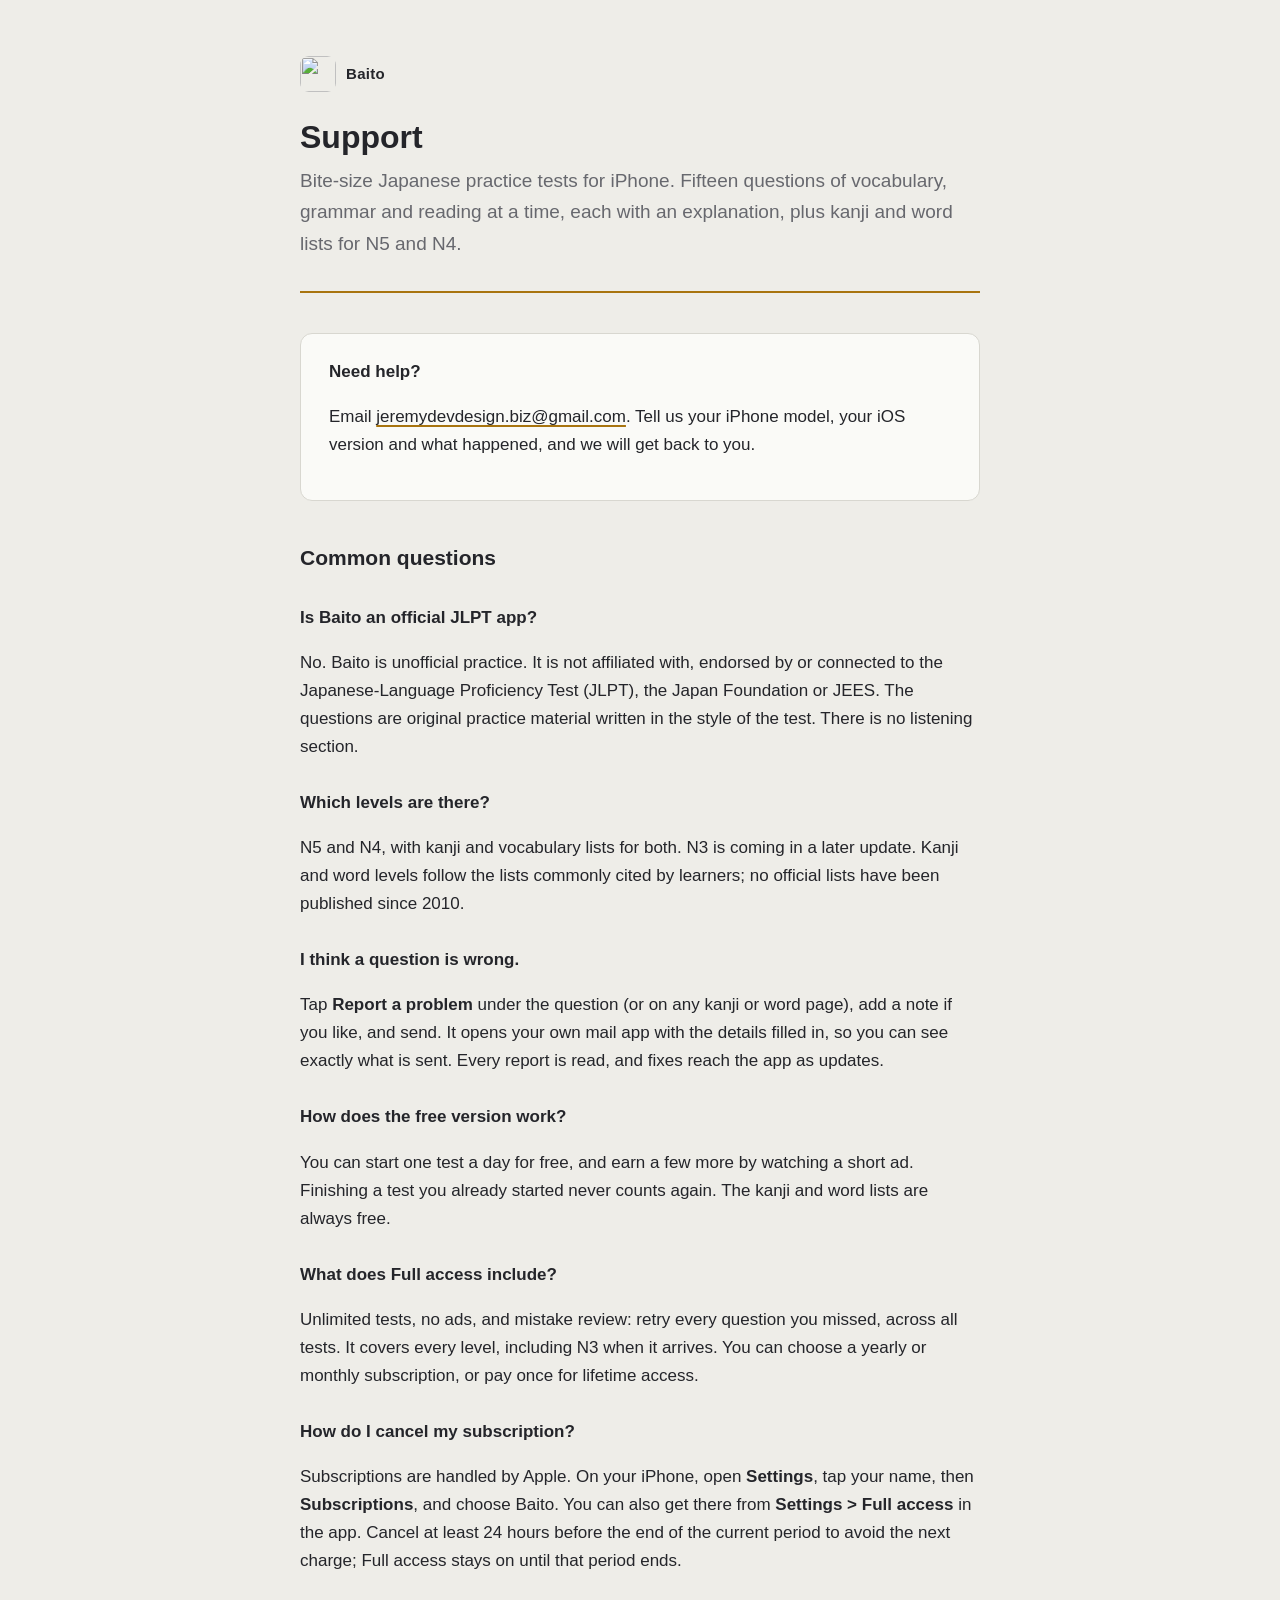
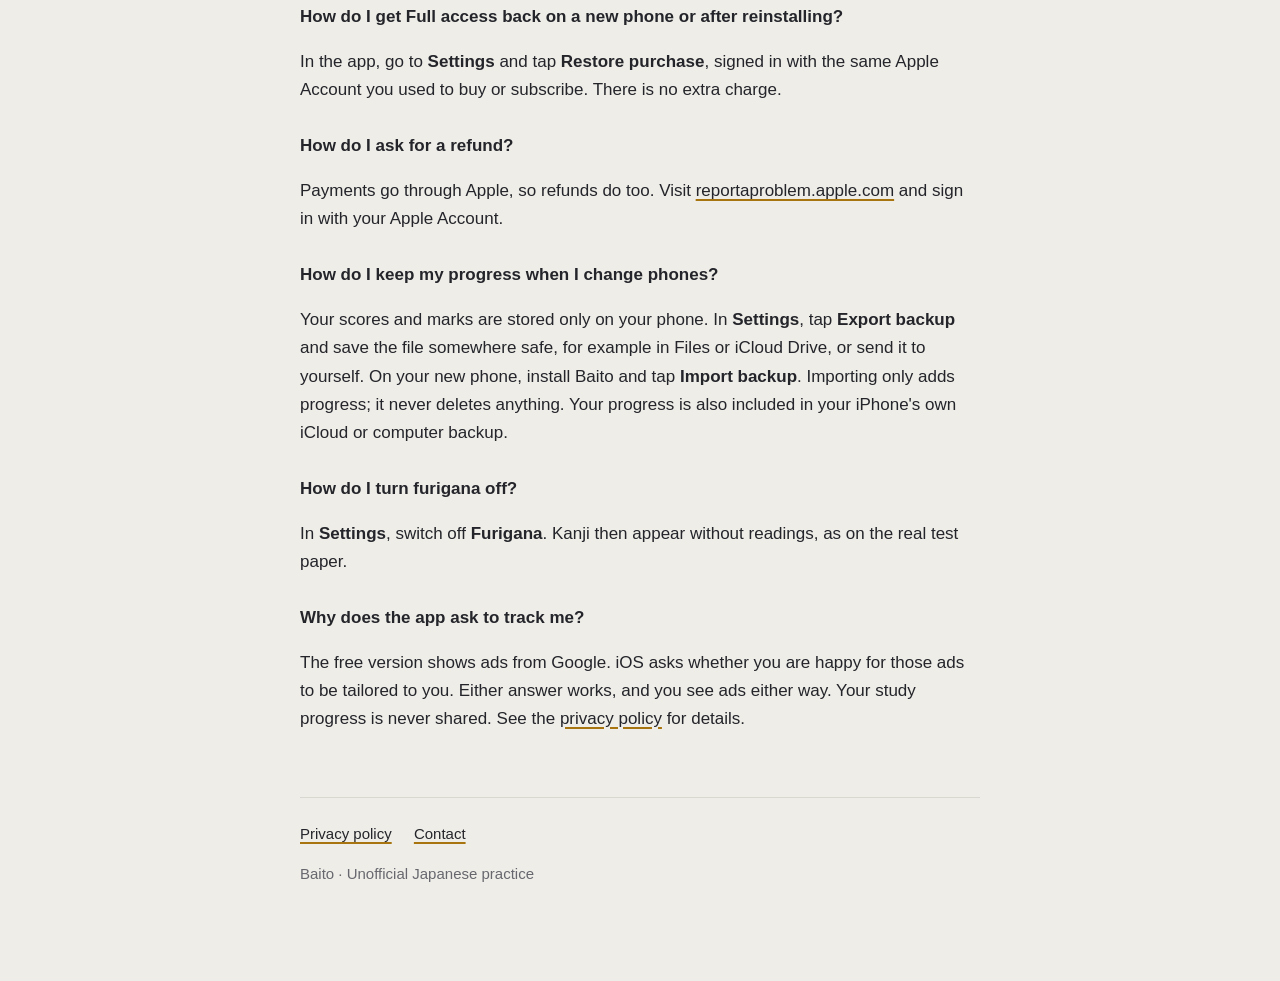
==== index.html @ d0541806 "Baito support and privacy pages Co-Authored-By: Claude Opus 5.5 <noreply@anthropic.com>" ====
<!doctype html>
<html lang="en">
<head>
<meta charset="utf-8">
<meta name="viewport" content="width=device-width, initial-scale=1">
<title>Baito - Support</title>
<meta name="description" content="Help and answers for Baito, bite-size Japanese practice tests for N5 and N4 learners on iPhone.">
<link rel="icon" href="icon.png">
<link rel="stylesheet" href="style.css">
</head>
<body>
<div class="wrap">

<header>
  <a class="mark" href="./"><img src="icon.png" alt="">Baito</a>
  <h1>Support</h1>
  <p class="lede">Bite-size Japanese practice tests for iPhone. Fifteen questions of vocabulary, grammar and reading at a time, each with an explanation, plus kanji and word lists for N5 and N4.</p>
</header>

<div class="card">
  <h3>Need help?</h3>
  <p>Email <a href="mailto:jeremydevdesign.biz@gmail.com">jeremydevdesign.biz@gmail.com</a>. Tell us your iPhone model, your iOS version and what happened, and we will get back to you.</p>
</div>

<h2>Common questions</h2>

<h3>Is Baito an official JLPT app?</h3>
<p>No. Baito is unofficial practice. It is not affiliated with, endorsed by or connected to the Japanese-Language Proficiency Test (JLPT), the Japan Foundation or JEES. The questions are original practice material written in the style of the test. There is no listening section.</p>

<h3>Which levels are there?</h3>
<p>N5 and N4, with kanji and vocabulary lists for both. N3 is coming in a later update. Kanji and word levels follow the lists commonly cited by learners; no official lists have been published since 2010.</p>

<h3>I think a question is wrong.</h3>
<p>Tap <strong>Report a problem</strong> under the question (or on any kanji or word page), add a note if you like, and send. It opens your own mail app with the details filled in, so you can see exactly what is sent. Every report is read, and fixes reach the app as updates.</p>

<h3>How does the free version work?</h3>
<p>You can start one test a day for free, and earn a few more by watching a short ad. Finishing a test you already started never counts again. The kanji and word lists are always free.</p>

<h3>What does Full access include?</h3>
<p>Unlimited tests, no ads, and mistake review: retry every question you missed, across all tests. It covers every level, including N3 when it arrives. You can choose a yearly or monthly subscription, or pay once for lifetime access.</p>

<h3>How do I cancel my subscription?</h3>
<p>Subscriptions are handled by Apple. On your iPhone, open <strong>Settings</strong>, tap your name, then <strong>Subscriptions</strong>, and choose Baito. You can also get there from <strong>Settings &gt; Full access</strong> in the app. Cancel at least 24 hours before the end of the current period to avoid the next charge; Full access stays on until that period ends.</p>

<h3>How do I get Full access back on a new phone or after reinstalling?</h3>
<p>In the app, go to <strong>Settings</strong> and tap <strong>Restore purchase</strong>, signed in with the same Apple Account you used to buy or subscribe. There is no extra charge.</p>

<h3>How do I ask for a refund?</h3>
<p>Payments go through Apple, so refunds do too. Visit <a href="https://reportaproblem.apple.com">reportaproblem.apple.com</a> and sign in with your Apple Account.</p>

<h3>How do I keep my progress when I change phones?</h3>
<p>Your scores and marks are stored only on your phone. In <strong>Settings</strong>, tap <strong>Export backup</strong> and save the file somewhere safe, for example in Files or iCloud Drive, or send it to yourself. On your new phone, install Baito and tap <strong>Import backup</strong>. Importing only adds progress; it never deletes anything. Your progress is also included in your iPhone's own iCloud or computer backup.</p>

<h3>How do I turn furigana off?</h3>
<p>In <strong>Settings</strong>, switch off <strong>Furigana</strong>. Kanji then appear without readings, as on the real test paper.</p>

<h3>Why does the app ask to track me?</h3>
<p>The free version shows ads from Google. iOS asks whether you are happy for those ads to be tailored to you. Either answer works, and you see ads either way. Your study progress is never shared. See the <a href="privacy.html">privacy policy</a> for details.</p>

<footer>
  <a href="privacy.html">Privacy policy</a>
  <a href="mailto:jeremydevdesign.biz@gmail.com">Contact</a>
  <p>Baito · Unofficial Japanese practice</p>
</footer>

</div>
</body>
</html>
---- style.css ----
/* Baito support site. Palette C "Nezumi + Yamabuki" (src/theme/tokens.ts). */
:root {
  --ink: #24252a;
  --ink-muted: #67686e;
  --page-bg: #eeede8;
  --card-bg: #fafaf7;
  --border: #d8d7d0;
  --accent: #a8740f;
  --mascot: #b3cf9f;
}

* { box-sizing: border-box; }

body {
  margin: 0;
  padding: 0 16px 80px;
  background: var(--page-bg);
  color: var(--ink);
  font: 400 17px/1.65 -apple-system, BlinkMacSystemFont, "Segoe UI", Roboto, "Hiragino Sans", "Noto Sans JP", sans-serif;
  -webkit-text-size-adjust: 100%;
}

.wrap { max-width: 680px; margin: 0 auto; }

header {
  padding: 56px 0 32px;
  border-bottom: 2px solid var(--accent);
  margin-bottom: 40px;
}

.mark {
  display: inline-flex;
  align-items: center;
  gap: 10px;
  font-weight: 600;
  font-size: 15px;
  letter-spacing: 0.02em;
  color: var(--ink);
  text-decoration: none;
}

.mark img { width: 36px; height: 36px; border-radius: 9px; }

h1 { font-size: 32px; line-height: 1.25; font-weight: 600; margin: 16px 0 8px; }
h2 { font-size: 21px; font-weight: 600; margin: 40px 0 12px; }
h3 { font-size: 17px; font-weight: 600; margin: 28px 0 6px; }

.lede { font-size: 19px; color: var(--ink-muted); margin: 0; }
.updated { font-size: 15px; color: var(--ink-muted); margin: 0 0 32px; }

a {
  color: var(--ink);
  text-decoration-color: var(--accent);
  text-decoration-thickness: 2px;
  text-underline-offset: 3px;
}

.card {
  background: var(--card-bg);
  border: 1px solid var(--border);
  border-radius: 12px;
  padding: 24px 28px;
  margin: 32px 0;
}

.card h3:first-child { margin-top: 0; }

ul { padding-left: 22px; }
li { margin: 6px 0; }

footer {
  margin-top: 64px;
  padding-top: 24px;
  border-top: 1px solid var(--border);
  font-size: 15px;
  color: var(--ink-muted);
}

footer a { margin-right: 18px; }

@media (prefers-color-scheme: dark) {
  :root {
    --ink: #e9e8e3;
    --ink-muted: #9c9da2;
    --page-bg: #161719;
    --card-bg: #1f2023;
    --border: #303136;
    --accent: #e0b04e;
  }
}

@media (max-width: 520px) {
  h1 { font-size: 27px; }
  .card { padding: 20px; }
  header { padding-top: 36px; }
}
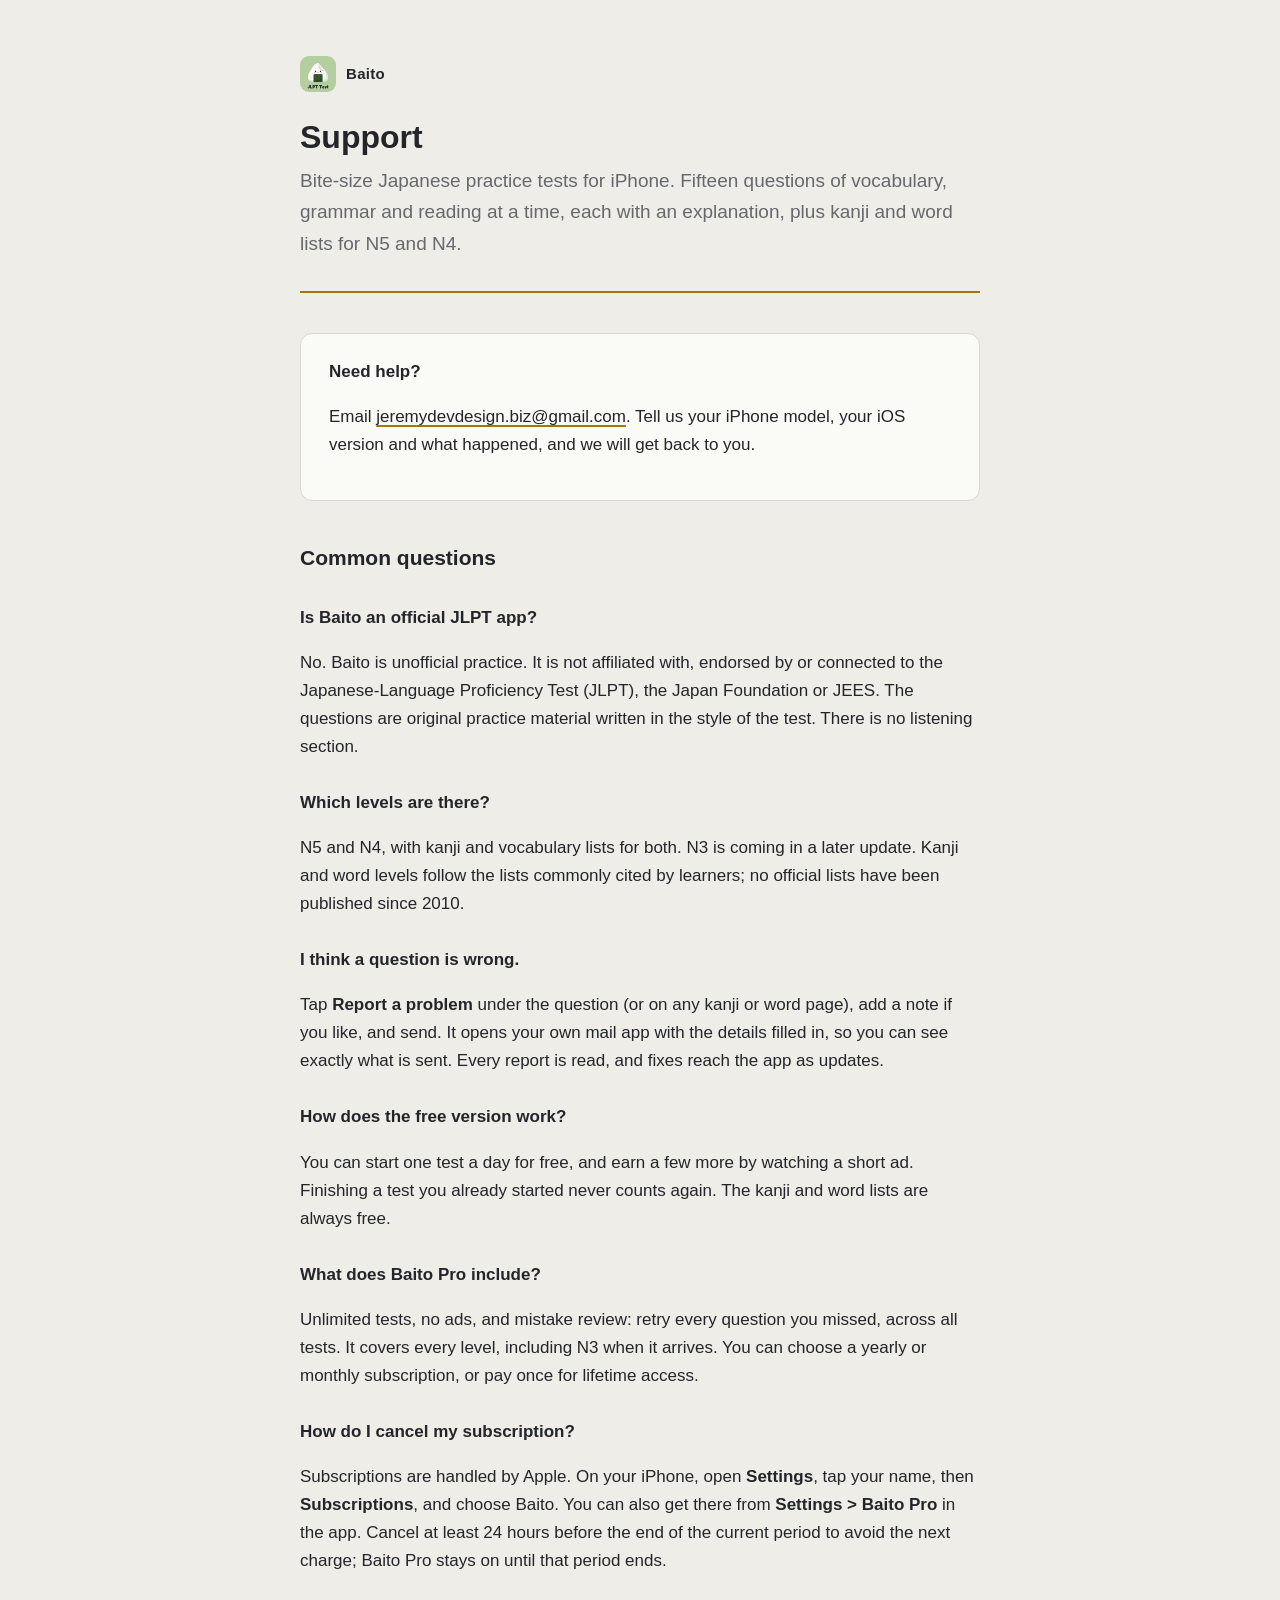
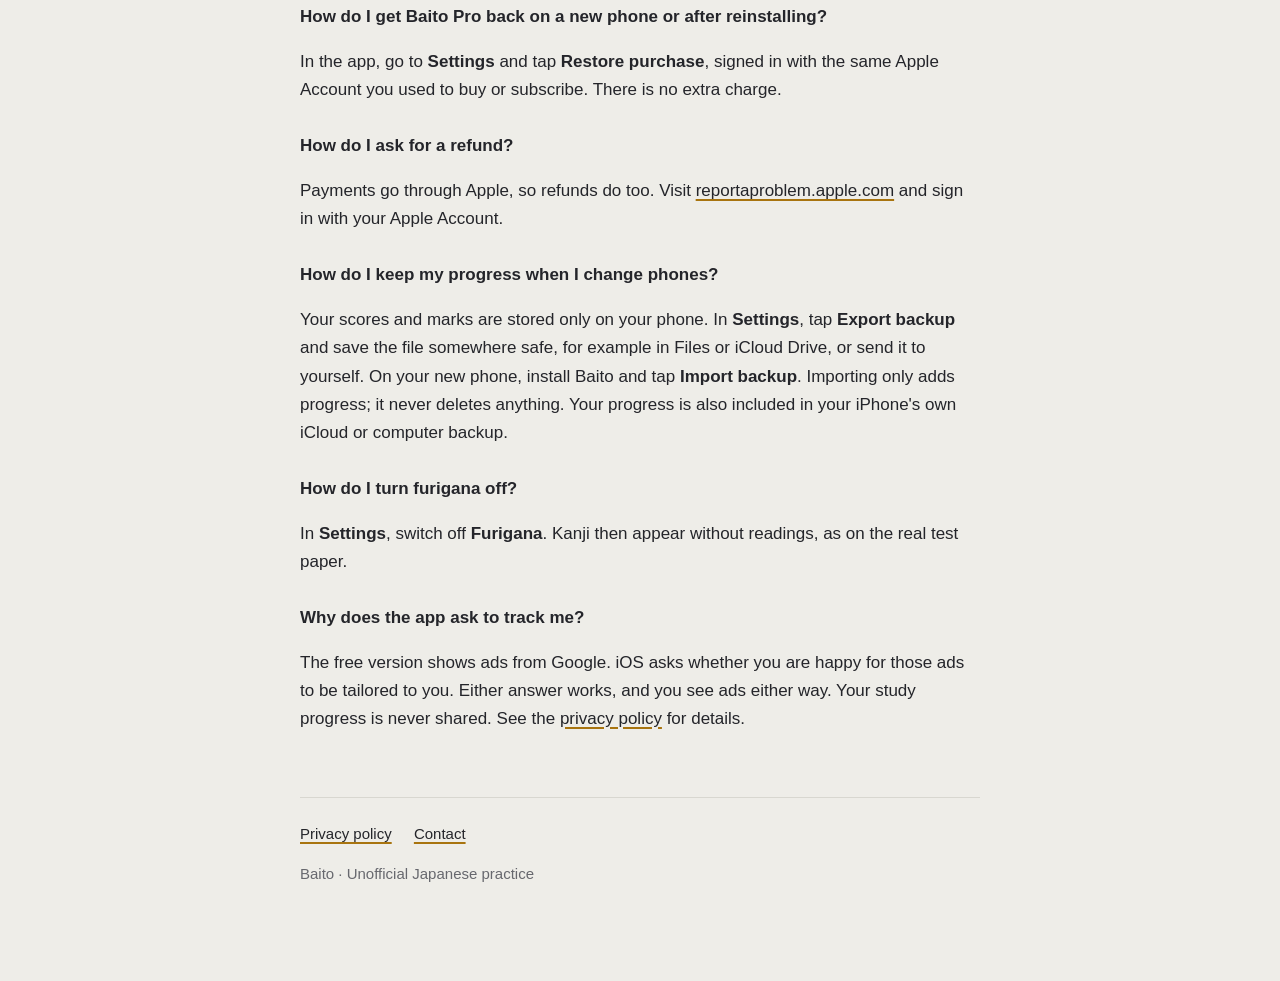
==== commit 3ead57ae: "Rename Full access to Baito Pro" ====
--- a/index.html
+++ b/index.html
@@ -36,13 +36,13 @@
 <h3>How does the free version work?</h3>
 <p>You can start one test a day for free, and earn a few more by watching a short ad. Finishing a test you already started never counts again. The kanji and word lists are always free.</p>
 
-<h3>What does Full access include?</h3>
+<h3>What does Baito Pro include?</h3>
 <p>Unlimited tests, no ads, and mistake review: retry every question you missed, across all tests. It covers every level, including N3 when it arrives. You can choose a yearly or monthly subscription, or pay once for lifetime access.</p>
 
 <h3>How do I cancel my subscription?</h3>
-<p>Subscriptions are handled by Apple. On your iPhone, open <strong>Settings</strong>, tap your name, then <strong>Subscriptions</strong>, and choose Baito. You can also get there from <strong>Settings &gt; Full access</strong> in the app. Cancel at least 24 hours before the end of the current period to avoid the next charge; Full access stays on until that period ends.</p>
+<p>Subscriptions are handled by Apple. On your iPhone, open <strong>Settings</strong>, tap your name, then <strong>Subscriptions</strong>, and choose Baito. You can also get there from <strong>Settings &gt; Baito Pro</strong> in the app. Cancel at least 24 hours before the end of the current period to avoid the next charge; Baito Pro stays on until that period ends.</p>
 
-<h3>How do I get Full access back on a new phone or after reinstalling?</h3>
+<h3>How do I get Baito Pro back on a new phone or after reinstalling?</h3>
 <p>In the app, go to <strong>Settings</strong> and tap <strong>Restore purchase</strong>, signed in with the same Apple Account you used to buy or subscribe. There is no extra charge.</p>
 
 <h3>How do I ask for a refund?</h3>
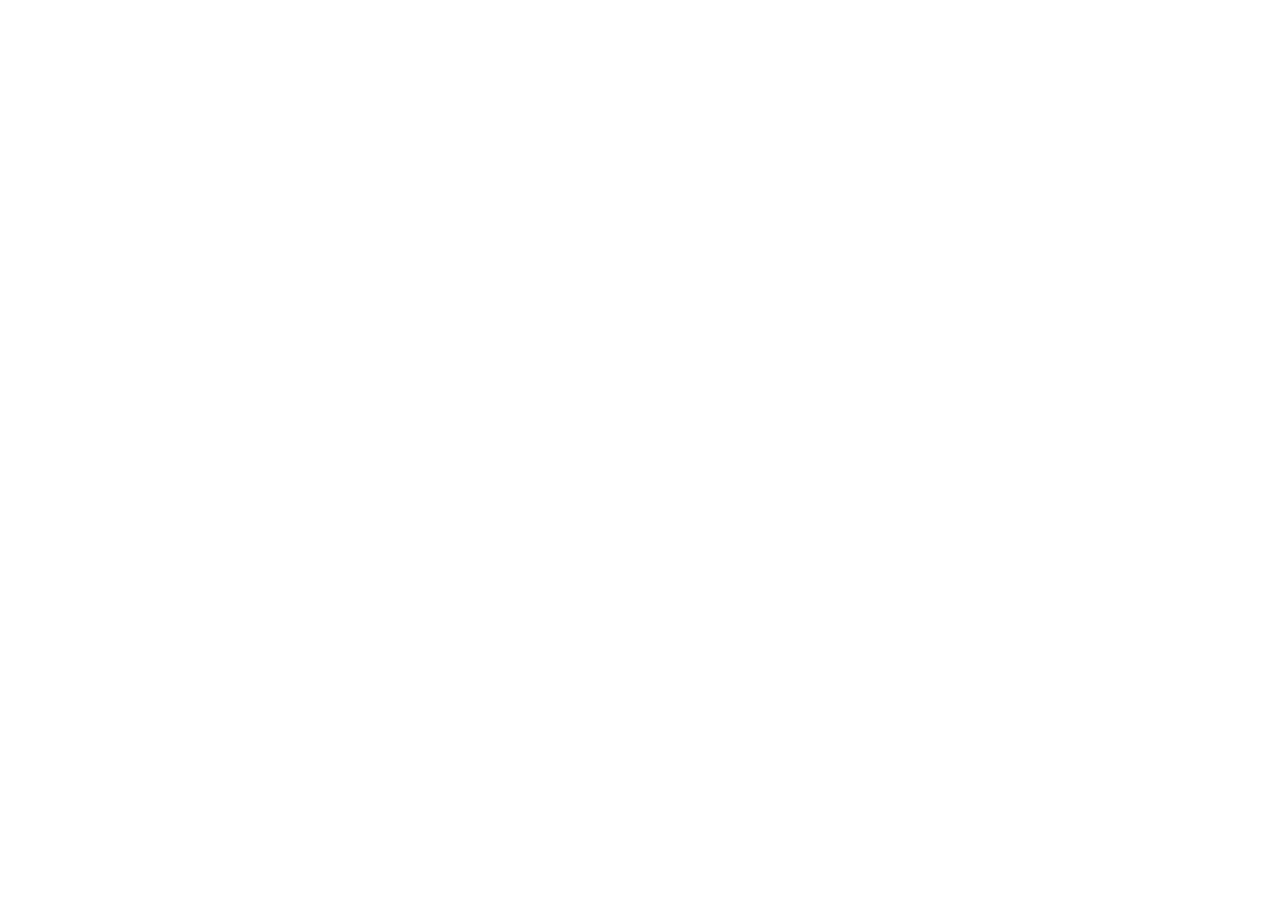
==== commit 0d645e31: "Forward the support and privacy pages to baitojapanese.com Co-Authored-By: Claude Opus 5.5 <noreply@" ====
--- a/index.html
+++ b/index.html
@@ -4,65 +4,12 @@
 <meta charset="utf-8">
 <meta name="viewport" content="width=device-width, initial-scale=1">
 <title>Baito - Support</title>
-<meta name="description" content="Help and answers for Baito, bite-size Japanese practice tests for N5 and N4 learners on iPhone.">
-<link rel="icon" href="icon.png">
-<link rel="stylesheet" href="style.css">
+<meta name="robots" content="noindex">
+<link rel="canonical" href="https://baitojapanese.com/support/">
+<meta http-equiv="refresh" content="0; url=https://baitojapanese.com/support/">
+<script>location.replace("https://baitojapanese.com/support/" + location.hash);</script>
 </head>
-<body>
-<div class="wrap">
-
-<header>
-  <a class="mark" href="./"><img src="icon.png" alt="">Baito</a>
-  <h1>Support</h1>
-  <p class="lede">Bite-size Japanese practice tests for iPhone. Fifteen questions of vocabulary, grammar and reading at a time, each with an explanation, plus kanji and word lists for N5 and N4.</p>
-</header>
-
-<div class="card">
-  <h3>Need help?</h3>
-  <p>Email <a href="mailto:jeremydevdesign.biz@gmail.com">jeremydevdesign.biz@gmail.com</a>. Tell us your iPhone model, your iOS version and what happened, and we will get back to you.</p>
-</div>
-
-<h2>Common questions</h2>
-
-<h3>Is Baito an official JLPT app?</h3>
-<p>No. Baito is unofficial practice. It is not affiliated with, endorsed by or connected to the Japanese-Language Proficiency Test (JLPT), the Japan Foundation or JEES. The questions are original practice material written in the style of the test. There is no listening section.</p>
-
-<h3>Which levels are there?</h3>
-<p>N5 and N4, with kanji and vocabulary lists for both. N3 is coming in a later update. Kanji and word levels follow the lists commonly cited by learners; no official lists have been published since 2010.</p>
-
-<h3>I think a question is wrong.</h3>
-<p>Tap <strong>Report a problem</strong> under the question (or on any kanji or word page), add a note if you like, and send. It opens your own mail app with the details filled in, so you can see exactly what is sent. Every report is read, and fixes reach the app as updates.</p>
-
-<h3>How does the free version work?</h3>
-<p>You can start one test a day for free, and earn a few more by watching a short ad. Finishing a test you already started never counts again. The kanji and word lists are always free.</p>
-
-<h3>What does Baito Pro include?</h3>
-<p>Unlimited tests, no ads, and mistake review: retry every question you missed, across all tests. It covers every level, including N3 when it arrives. You can choose a yearly or monthly subscription, or pay once for lifetime access.</p>
-
-<h3>How do I cancel my subscription?</h3>
-<p>Subscriptions are handled by Apple. On your iPhone, open <strong>Settings</strong>, tap your name, then <strong>Subscriptions</strong>, and choose Baito. You can also get there from <strong>Settings &gt; Baito Pro</strong> in the app. Cancel at least 24 hours before the end of the current period to avoid the next charge; Baito Pro stays on until that period ends.</p>
-
-<h3>How do I get Baito Pro back on a new phone or after reinstalling?</h3>
-<p>In the app, go to <strong>Settings</strong> and tap <strong>Restore purchase</strong>, signed in with the same Apple Account you used to buy or subscribe. There is no extra charge.</p>
-
-<h3>How do I ask for a refund?</h3>
-<p>Payments go through Apple, so refunds do too. Visit <a href="https://reportaproblem.apple.com">reportaproblem.apple.com</a> and sign in with your Apple Account.</p>
-
-<h3>How do I keep my progress when I change phones?</h3>
-<p>Your scores and marks are stored only on your phone. In <strong>Settings</strong>, tap <strong>Export backup</strong> and save the file somewhere safe, for example in Files or iCloud Drive, or send it to yourself. On your new phone, install Baito and tap <strong>Import backup</strong>. Importing only adds progress; it never deletes anything. Your progress is also included in your iPhone's own iCloud or computer backup.</p>
-
-<h3>How do I turn furigana off?</h3>
-<p>In <strong>Settings</strong>, switch off <strong>Furigana</strong>. Kanji then appear without readings, as on the real test paper.</p>
-
-<h3>Why does the app ask to track me?</h3>
-<p>The free version shows ads from Google. iOS asks whether you are happy for those ads to be tailored to you. Either answer works, and you see ads either way. Your study progress is never shared. See the <a href="privacy.html">privacy policy</a> for details.</p>
-
-<footer>
-  <a href="privacy.html">Privacy policy</a>
-  <a href="mailto:jeremydevdesign.biz@gmail.com">Contact</a>
-  <p>Baito · Unofficial Japanese practice</p>
-</footer>
-
-</div>
+<body style="font-family:-apple-system,BlinkMacSystemFont,'Segoe UI',sans-serif;background:#eeede8;color:#24252a;padding:24px">
+<p>Baito's support page has moved to <a href="https://baitojapanese.com/support/">https://baitojapanese.com/support/</a>.</p>
 </body>
 </html>
